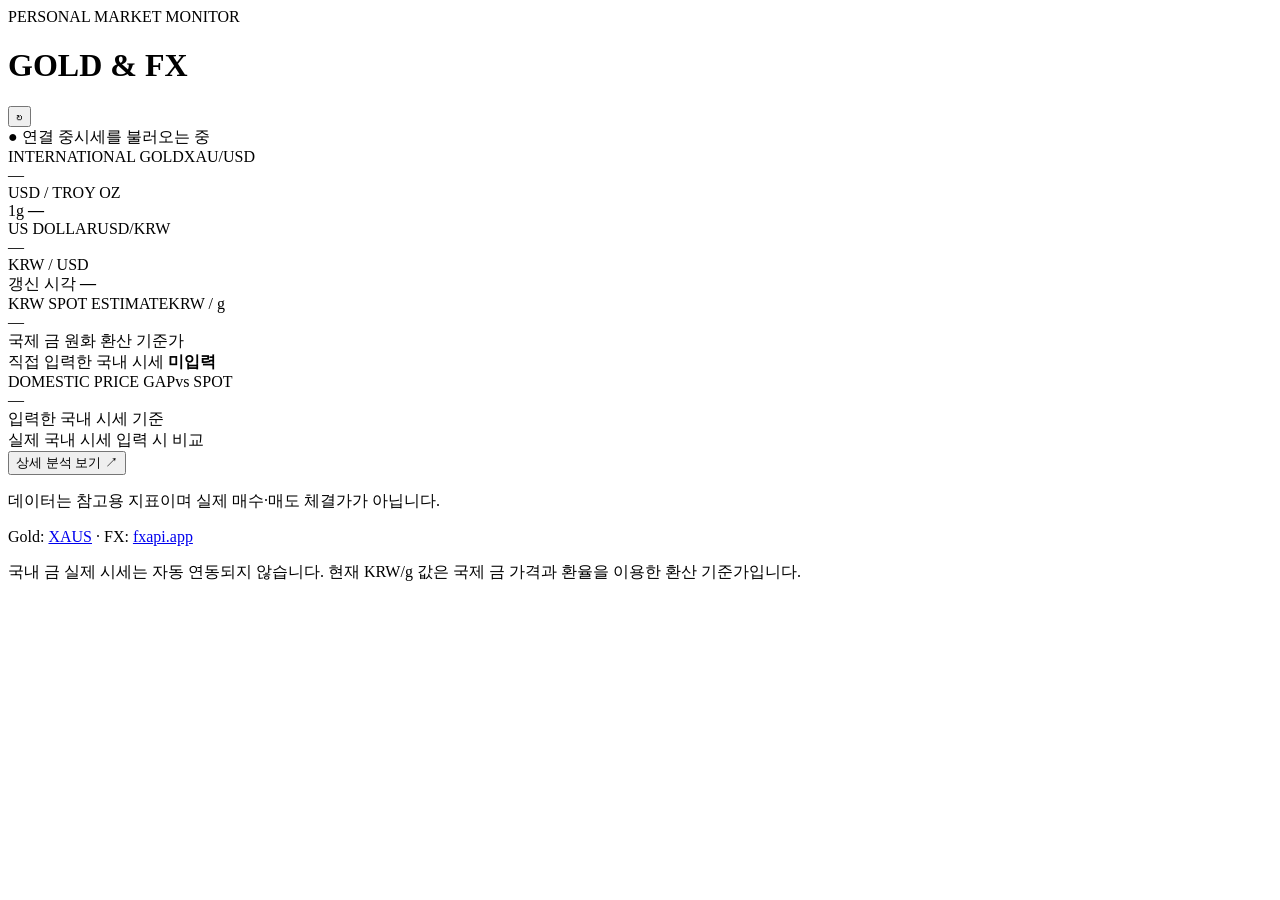
==== market-dashboard/index.html @ 4dbc889e "Add standalone Gold & FX market dashboard" ====
<!doctype html>
<html lang="ko">
<head>
<meta charset="utf-8"><meta name="viewport" content="width=device-width,initial-scale=1,viewport-fit=cover">
<meta name="theme-color" content="#101511"><meta name="description" content="국제 금, 원화 환산 기준가, 달러 환율 대시보드">
<link rel="manifest" href="./manifest.webmanifest"><link rel="icon" href="./assets/icon.svg" type="image/svg+xml"><link rel="stylesheet" href="./styles.css">
<title>GOLD & FX — Market Dashboard</title>
</head>
<body><main class="app-shell">
<header class="topbar"><div><div class="eyebrow">PERSONAL MARKET MONITOR</div><h1>GOLD <span>&</span> FX</h1></div><button id="refreshBtn" class="icon-btn" aria-label="새로고침">↻</button></header>
<section class="status-row"><span id="connectionStatus" class="status-dot">● 연결 중</span><span id="lastUpdated">시세를 불러오는 중</span></section>
<section id="compactView" class="price-grid">
<article class="price-card gold-card"><div class="card-head"><span>INTERNATIONAL GOLD</span><span class="symbol">XAU/USD</span></div><div id="goldUsd" class="price-main">—</div><div class="unit">USD / TROY OZ</div><div class="subline">1g <strong id="goldUsdGram">—</strong></div></article>
<article class="price-card fx-card"><div class="card-head"><span>US DOLLAR</span><span class="symbol">USD/KRW</span></div><div id="fxRate" class="price-main">—</div><div class="unit">KRW / USD</div><div class="subline">갱신 시각 <strong id="fxTime">—</strong></div></article>
<article class="price-card domestic-card"><div class="card-head"><span>KRW SPOT ESTIMATE</span><span class="symbol">KRW / g</span></div><div id="domesticGold" class="price-main">—</div><div class="unit">국제 금 원화 환산 기준가</div><div class="subline">직접 입력한 국내 시세 <strong id="manualGoldLabel">미입력</strong></div></article>
<article class="price-card compare-card"><div class="card-head"><span>DOMESTIC PRICE GAP</span><span class="symbol">vs SPOT</span></div><div id="premium" class="price-main">—</div><div class="unit">입력한 국내 시세 기준</div><div class="subline">실제 국내 시세 입력 시 비교</div></article>
</section>
<section id="toolbar" class="toolbar"><button id="detailBtn" class="primary-btn">상세 분석 보기 <span>↗</span></button><button id="installBtn" class="secondary-btn" hidden>홈 화면에 추가</button></section>
<section id="detailView" class="detail-view" hidden>
<div class="section-title"><div><div class="eyebrow">MARKET ANALYSIS</div><h2>가격 흐름과 비교</h2></div><button id="backBtn" class="text-btn">간편 화면</button></div>
<div class="analysis-grid"><article class="panel"><div class="panel-title">국제 금 원화 환산</div><div id="convertedGold" class="panel-value">—</div><div class="panel-note">국제 금(USD/oz) × USD/KRW ÷ 31.1034768</div></article><article class="panel"><div class="panel-title">금 1돈 환산</div><div id="goldDon" class="panel-value">—</div><div class="panel-note">1돈 = 3.75g · 국제 금 환산 기준</div></article></div>
<article class="panel chart-panel"><div class="chart-heading"><div><div class="panel-title">국제 금 가격 기록</div><div id="chartCaption" class="panel-note">앱을 켜 둔 동안 수집한 USD/oz 기록</div></div><span class="live-tag">XAU</span></div><svg id="goldChart" viewBox="0 0 720 220" role="img" aria-label="국제 금 가격 기록 그래프"></svg></article>
<article class="panel"><div class="panel-title">국내 금 시세 직접 입력</div><p class="panel-note">KRX 금시장 가격이나 금은방 시세 등 실제 비교하려는 출처의 원/g 가격을 입력해 줘. 값은 이 기기의 브라우저에 저장돼.</p><div class="input-row"><label for="manualGold">국내 금 가격 (원/g)</label><input id="manualGold" type="number" inputmode="decimal" min="0" step="1" placeholder="예: 177960"><button id="saveManualBtn" class="primary-btn">저장</button></div><div id="manualStatus" class="panel-note"></div></article>
<article class="panel explain-panel"><div class="panel-title">지표를 읽는 방법</div><ul><li><strong>국제 금</strong> — 달러 기준 금 가격.</li><li><strong>USD/KRW</strong> — 달러당 원화 환율.</li><li><strong>원화 환산가</strong> — 국제 금과 환율로 계산한 이론 기준가이며 국내 실거래가가 아님.</li><li><strong>국내 가격 차이</strong> — 직접 입력한 국내 가격과 환산 기준가의 차이. 세금·수수료는 포함하지 않음.</li></ul></article>
</section>
<footer><p>데이터는 참고용 지표이며 실제 매수·매도 체결가가 아닙니다.</p><p>Gold: <a href="https://xaus.com/api/" target="_blank" rel="noopener">XAUS</a> · FX: <a href="https://fxapi.app/" target="_blank" rel="noopener">fxapi.app</a></p><p>국내 금 실제 시세는 자동 연동되지 않습니다. 현재 KRW/g 값은 국제 금 가격과 환율을 이용한 환산 기준가입니다.</p></footer>
</main><script src="./app.js"></script></body></html>
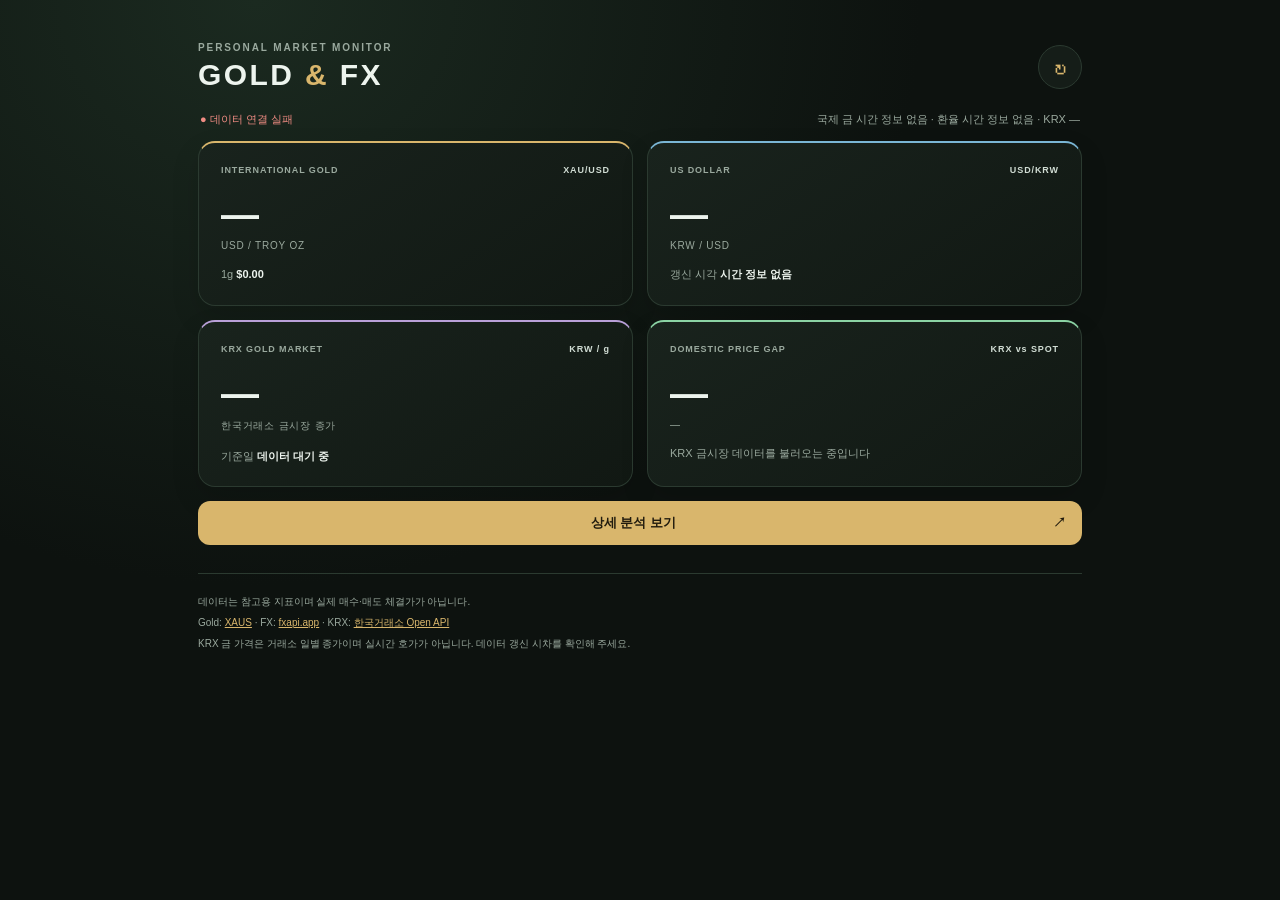
==== commit d91a6a8c: "Show KRX gold market price and automatic price gap" ====
--- a/market-dashboard/index.html
+++ b/market-dashboard/index.html
@@ -2,7 +2,7 @@
 <html lang="ko">
 <head>
 <meta charset="utf-8"><meta name="viewport" content="width=device-width,initial-scale=1,viewport-fit=cover">
-<meta name="theme-color" content="#101511"><meta name="description" content="국제 금, 원화 환산 기준가, 달러 환율 대시보드">
+<meta name="theme-color" content="#101511"><meta name="description" content="국제 금, KRX 금시장 가격, 원화 환율 대시보드">
 <link rel="manifest" href="./manifest.webmanifest"><link rel="icon" href="./assets/icon.svg" type="image/svg+xml"><link rel="stylesheet" href="./styles.css">
 <title>GOLD & FX — Market Dashboard</title>
 </head>
@@ -12,16 +12,16 @@
 <section id="compactView" class="price-grid">
 <article class="price-card gold-card"><div class="card-head"><span>INTERNATIONAL GOLD</span><span class="symbol">XAU/USD</span></div><div id="goldUsd" class="price-main">—</div><div class="unit">USD / TROY OZ</div><div class="subline">1g <strong id="goldUsdGram">—</strong></div></article>
 <article class="price-card fx-card"><div class="card-head"><span>US DOLLAR</span><span class="symbol">USD/KRW</span></div><div id="fxRate" class="price-main">—</div><div class="unit">KRW / USD</div><div class="subline">갱신 시각 <strong id="fxTime">—</strong></div></article>
-<article class="price-card domestic-card"><div class="card-head"><span>KRW SPOT ESTIMATE</span><span class="symbol">KRW / g</span></div><div id="domesticGold" class="price-main">—</div><div class="unit">국제 금 원화 환산 기준가</div><div class="subline">직접 입력한 국내 시세 <strong id="manualGoldLabel">미입력</strong></div></article>
-<article class="price-card compare-card"><div class="card-head"><span>DOMESTIC PRICE GAP</span><span class="symbol">vs SPOT</span></div><div id="premium" class="price-main">—</div><div class="unit">입력한 국내 시세 기준</div><div class="subline">실제 국내 시세 입력 시 비교</div></article>
+<article class="price-card domestic-card"><div class="card-head"><span>KRX GOLD MARKET</span><span class="symbol">KRW / g</span></div><div id="domesticGold" class="price-main">—</div><div class="unit">한국거래소 금시장 종가</div><div class="subline">기준일 <strong id="krxDateLabel">불러오는 중</strong></div></article>
+<article class="price-card compare-card"><div class="card-head"><span>DOMESTIC PRICE GAP</span><span class="symbol">KRX vs SPOT</span></div><div id="premium" class="price-main">—</div><div id="premiumRate" class="unit">—</div><div class="subline" id="gapCaption">KRX 가격과 국제 환산가 비교</div></article>
 </section>
 <section id="toolbar" class="toolbar"><button id="detailBtn" class="primary-btn">상세 분석 보기 <span>↗</span></button><button id="installBtn" class="secondary-btn" hidden>홈 화면에 추가</button></section>
 <section id="detailView" class="detail-view" hidden>
 <div class="section-title"><div><div class="eyebrow">MARKET ANALYSIS</div><h2>가격 흐름과 비교</h2></div><button id="backBtn" class="text-btn">간편 화면</button></div>
 <div class="analysis-grid"><article class="panel"><div class="panel-title">국제 금 원화 환산</div><div id="convertedGold" class="panel-value">—</div><div class="panel-note">국제 금(USD/oz) × USD/KRW ÷ 31.1034768</div></article><article class="panel"><div class="panel-title">금 1돈 환산</div><div id="goldDon" class="panel-value">—</div><div class="panel-note">1돈 = 3.75g · 국제 금 환산 기준</div></article></div>
+<article class="panel"><div class="panel-title">KRX 금시장 가격</div><div id="krxDetailValue" class="panel-value">—</div><div id="krxDetailDate" class="panel-note">공식 데이터 수신 대기 중</div><div class="panel-note">한국거래소 금 99.99% 종목의 일별 종가 · 원/g</div></article>
 <article class="panel chart-panel"><div class="chart-heading"><div><div class="panel-title">국제 금 가격 기록</div><div id="chartCaption" class="panel-note">앱을 켜 둔 동안 수집한 USD/oz 기록</div></div><span class="live-tag">XAU</span></div><svg id="goldChart" viewBox="0 0 720 220" role="img" aria-label="국제 금 가격 기록 그래프"></svg></article>
-<article class="panel"><div class="panel-title">국내 금 시세 직접 입력</div><p class="panel-note">KRX 금시장 가격이나 금은방 시세 등 실제 비교하려는 출처의 원/g 가격을 입력해 줘. 값은 이 기기의 브라우저에 저장돼.</p><div class="input-row"><label for="manualGold">국내 금 가격 (원/g)</label><input id="manualGold" type="number" inputmode="decimal" min="0" step="1" placeholder="예: 177960"><button id="saveManualBtn" class="primary-btn">저장</button></div><div id="manualStatus" class="panel-note"></div></article>
-<article class="panel explain-panel"><div class="panel-title">지표를 읽는 방법</div><ul><li><strong>국제 금</strong> — 달러 기준 금 가격.</li><li><strong>USD/KRW</strong> — 달러당 원화 환율.</li><li><strong>원화 환산가</strong> — 국제 금과 환율로 계산한 이론 기준가이며 국내 실거래가가 아님.</li><li><strong>국내 가격 차이</strong> — 직접 입력한 국내 가격과 환산 기준가의 차이. 세금·수수료는 포함하지 않음.</li></ul></article>
+<article class="panel explain-panel"><div class="panel-title">지표를 읽는 방법</div><ul><li><strong>국제 금</strong> — 달러 기준 금 가격.</li><li><strong>USD/KRW</strong> — 달러당 원화 환율.</li><li><strong>KRX 금시장</strong> — 한국거래소 금 현물시장에서 형성된 일별 종가(원/g).</li><li><strong>DOMESTIC PRICE GAP</strong> — KRX 종가와 국제 금 원화 환산 기준가의 차이. 두 데이터의 기준 시각이 다를 수 있어 참고 지표로 봐야 함.</li></ul></article>
 </section>
-<footer><p>데이터는 참고용 지표이며 실제 매수·매도 체결가가 아닙니다.</p><p>Gold: <a href="https://xaus.com/api/" target="_blank" rel="noopener">XAUS</a> · FX: <a href="https://fxapi.app/" target="_blank" rel="noopener">fxapi.app</a></p><p>국내 금 실제 시세는 자동 연동되지 않습니다. 현재 KRW/g 값은 국제 금 가격과 환율을 이용한 환산 기준가입니다.</p></footer>
+<footer><p>데이터는 참고용 지표이며 실제 매수·매도 체결가가 아닙니다.</p><p>Gold: <a href="https://xaus.com/api/" target="_blank" rel="noopener">XAUS</a> · FX: <a href="https://fxapi.app/" target="_blank" rel="noopener">fxapi.app</a> · KRX: <a href="https://openapi.krx.co.kr/" target="_blank" rel="noopener">한국거래소 Open API</a></p><p>KRX 금 가격은 거래소 일별 종가이며 실시간 호가가 아닙니다. 데이터 갱신 시차를 확인해 주세요.</p></footer>
 </main><script src="./app.js"></script></body></html>
--- a/market-dashboard/styles.css
+++ b/market-dashboard/styles.css
@@ -0,0 +1,2 @@
+:root{color-scheme:dark;--bg:#0d120f;--panel:#151d18;--line:#2b3a30;--text:#edf4ee;--muted:#9aa99e;--gold:#d9b66c;--green:#8bd3a4;--red:#f08c83}
+*{box-sizing:border-box}body{margin:0;background:radial-gradient(ellipse at 20% 0%,#1b2a20 0,#0d120f 46%);color:var(--text);font-family:Inter,-apple-system,BlinkMacSystemFont,"Segoe UI",sans-serif;min-height:100vh}.app-shell{max-width:920px;margin:auto;padding:calc(22px + env(safe-area-inset-top)) 18px calc(30px + env(safe-area-inset-bottom))}.topbar{display:flex;align-items:center;justify-content:space-between}.eyebrow{font-size:10px;letter-spacing:.19em;color:var(--muted);font-weight:700}h1{font-size:30px;letter-spacing:.08em;margin:5px 0 0;font-weight:800}h1 span{color:var(--gold)}h2{font-size:22px;margin:6px 0 0}.icon-btn{border:1px solid var(--line);background:var(--panel);color:var(--gold);width:44px;height:44px;border-radius:50%;font-size:26px}.status-row{display:flex;justify-content:space-between;gap:12px;margin:20px 2px 14px;color:var(--muted);font-size:11px}.status-dot{color:var(--green)}.price-grid{display:grid;grid-template-columns:repeat(2,minmax(0,1fr));gap:10px}.price-card,.panel{background:linear-gradient(145deg,#19231d,#111813);border:1px solid var(--line);border-radius:17px;padding:16px;min-width:0;box-shadow:0 12px 28px #0002}.gold-card{border-top:2px solid var(--gold)}.fx-card{border-top:2px solid #7ab6d5}.domestic-card{border-top:2px solid #b9a0d8}.compare-card{border-top:2px solid #8bd3a4}.card-head{display:flex;justify-content:space-between;gap:8px;align-items:center;font-size:9px;letter-spacing:.1em;color:var(--muted);font-weight:800}.symbol{color:#d1ddd4;font-size:9px;white-space:nowrap}.price-main{font-size:clamp(23px,6vw,34px);font-weight:750;letter-spacing:-.04em;margin:19px 0 3px;white-space:nowrap;overflow:hidden;text-overflow:ellipsis;font-variant-numeric:tabular-nums}.unit{font-size:10px;color:var(--muted);letter-spacing:.08em}.subline{font-size:11px;color:var(--muted);margin-top:15px;line-height:1.5}.subline strong{color:var(--text);font-weight:650}.toolbar{display:flex;gap:9px;margin:14px 0 26px}.primary-btn,.secondary-btn{border:0;border-radius:12px;padding:13px 16px;font-weight:750;font-size:13px;cursor:pointer}.primary-btn{background:var(--gold);color:#211b0e;flex:1}.primary-btn span{float:right}.secondary-btn{background:#1b2720;border:1px solid var(--line);color:var(--text)}.detail-view{display:grid;gap:12px}.section-title{display:flex;justify-content:space-between;align-items:center;margin:2px 0 4px}.text-btn{border:1px solid var(--line);background:transparent;color:var(--muted);border-radius:10px;padding:9px 12px}.analysis-grid{display:grid;grid-template-columns:1fr 1fr;gap:10px}.panel-title{font-size:12px;font-weight:750;color:#dfe9e1}.panel-value{font-size:23px;font-weight:800;margin:12px 0 5px;font-variant-numeric:tabular-nums}.panel-note{font-size:10px;line-height:1.6;color:var(--muted)}.chart-panel{padding:16px 12px}.chart-heading{display:flex;justify-content:space-between;align-items:center;padding:0 4px}.live-tag{font-size:9px;color:var(--gold);border:1px solid #75623c;padding:5px 8px;border-radius:20px}#goldChart{display:block;width:100%;height:auto;margin-top:12px;overflow:visible}.input-row{display:flex;gap:8px;align-items:center;flex-wrap:wrap;margin-top:15px}.input-row label{font-size:11px;color:var(--muted);width:100%}.input-row input{flex:1;min-width:130px;background:#0d140f;border:1px solid var(--line);border-radius:10px;color:var(--text);padding:12px;font-size:15px}.input-row .primary-btn{flex:0 0 auto}.explain-panel ul{padding-left:18px;margin:12px 0 0;color:var(--muted);font-size:11px;line-height:1.9}.explain-panel strong{color:var(--text)}footer{border-top:1px solid var(--line);margin-top:28px;padding-top:15px;color:var(--muted);font-size:10px;line-height:1.7}footer p{margin:4px 0}a{color:var(--gold)}[hidden]{display:none!important}@media(min-width:680px){.app-shell{padding-top:42px}.price-grid{gap:14px}.price-card{padding:22px}.price-main{font-size:38px}.detail-view{gap:16px}}@media(max-width:370px){.app-shell{padding-left:12px;padding-right:12px}.price-card{padding:12px}.card-head{font-size:8px}.price-main{font-size:22px}}
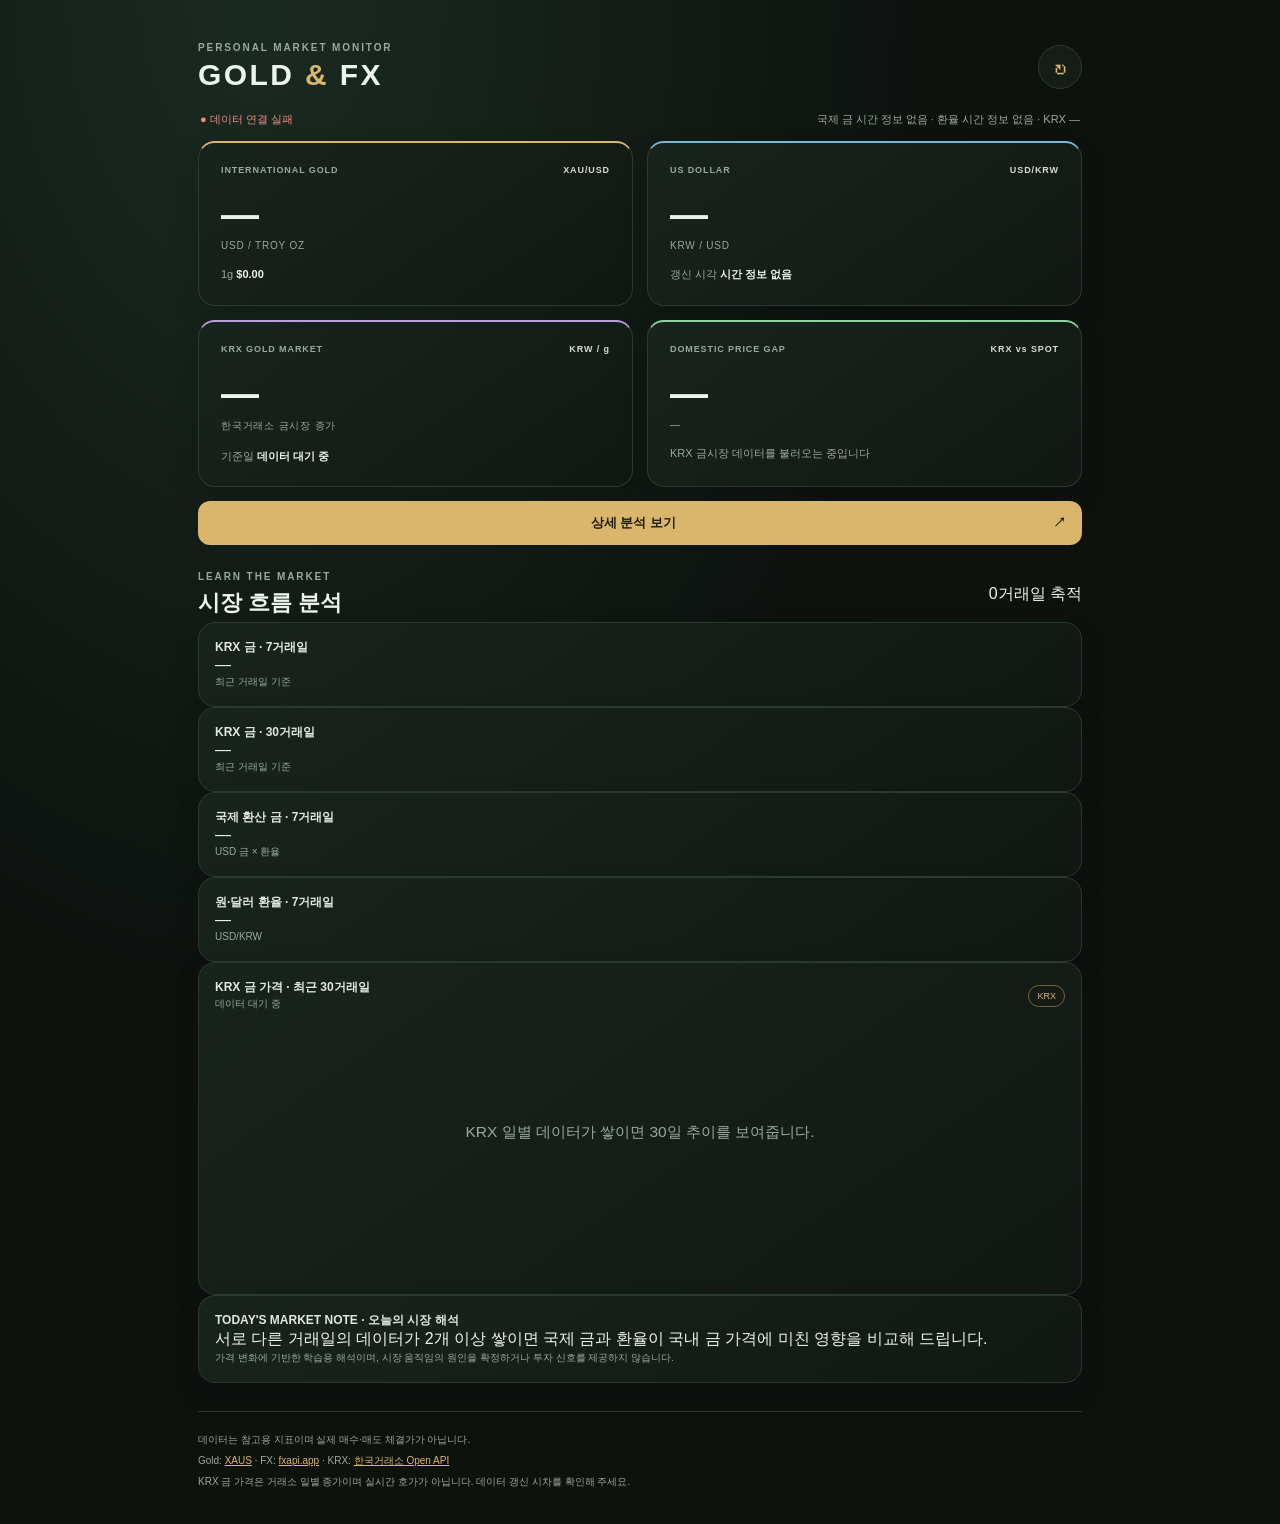
==== commit b9e0f818: "Add market learning and historical analysis section" ====
--- a/market-dashboard/index.html
+++ b/market-dashboard/index.html
@@ -23,5 +23,16 @@
 <article class="panel chart-panel"><div class="chart-heading"><div><div class="panel-title">국제 금 가격 기록</div><div id="chartCaption" class="panel-note">앱을 켜 둔 동안 수집한 USD/oz 기록</div></div><span class="live-tag">XAU</span></div><svg id="goldChart" viewBox="0 0 720 220" role="img" aria-label="국제 금 가격 기록 그래프"></svg></article>
 <article class="panel explain-panel"><div class="panel-title">지표를 읽는 방법</div><ul><li><strong>국제 금</strong> — 달러 기준 금 가격.</li><li><strong>USD/KRW</strong> — 달러당 원화 환율.</li><li><strong>KRX 금시장</strong> — 한국거래소 금 현물시장에서 형성된 일별 종가(원/g).</li><li><strong>DOMESTIC PRICE GAP</strong> — KRX 종가와 국제 금 원화 환산 기준가의 차이. 두 데이터의 기준 시각이 다를 수 있어 참고 지표로 봐야 함.</li></ul></article>
 </section>
+<section id="learningView" class="learning-view">
+<div class="section-title"><div><div class="eyebrow">LEARN THE MARKET</div><h2>시장 흐름 분석</h2></div><span id="historyCount" class="history-count">데이터 대기 중</span></div>
+<div class="insight-grid">
+<article class="panel"><div class="panel-title">KRX 금 · 7거래일</div><div id="krx7d" class="insight-change flat">—</div><div class="panel-note">최근 거래일 기준</div></article>
+<article class="panel"><div class="panel-title">KRX 금 · 30거래일</div><div id="krx30d" class="insight-change flat">—</div><div class="panel-note">최근 거래일 기준</div></article>
+<article class="panel"><div class="panel-title">국제 환산 금 · 7거래일</div><div id="spot7d" class="insight-change flat">—</div><div class="panel-note">USD 금 × 환율</div></article>
+<article class="panel"><div class="panel-title">원·달러 환율 · 7거래일</div><div id="fx7d" class="insight-change flat">—</div><div class="panel-note">USD/KRW</div></article>
+</div>
+<article class="panel chart-panel"><div class="chart-heading"><div><div class="panel-title">KRX 금 가격 · 최근 30거래일</div><div id="historyLatest" class="panel-note">데이터 대기 중</div></div><span class="live-tag">KRX</span></div><svg id="historyChart" viewBox="0 0 720 220" role="img" aria-label="KRX 금시장 최근 30거래일 가격 그래프"></svg></article>
+<article class="panel explain-panel"><div class="panel-title">TODAY'S MARKET NOTE · 오늘의 시장 해석</div><div id="dailyLesson" class="daily-lesson">데이터가 쌓이면 국제 금 가격과 환율이 국내 금 가격에 미친 영향을 비교해 드립니다.</div><div class="panel-note">가격 변화에 기반한 학습용 해석이며, 시장 움직임의 원인을 확정하거나 투자 신호를 제공하지 않습니다.</div></article>
+</section>
 <footer><p>데이터는 참고용 지표이며 실제 매수·매도 체결가가 아닙니다.</p><p>Gold: <a href="https://xaus.com/api/" target="_blank" rel="noopener">XAUS</a> · FX: <a href="https://fxapi.app/" target="_blank" rel="noopener">fxapi.app</a> · KRX: <a href="https://openapi.krx.co.kr/" target="_blank" rel="noopener">한국거래소 Open API</a></p><p>KRX 금 가격은 거래소 일별 종가이며 실시간 호가가 아닙니다. 데이터 갱신 시차를 확인해 주세요.</p></footer>
-</main><script src="./app.js"></script></body></html>+</main><script src="./app.js"></script><script src="./insights.js"></script></body></html>
